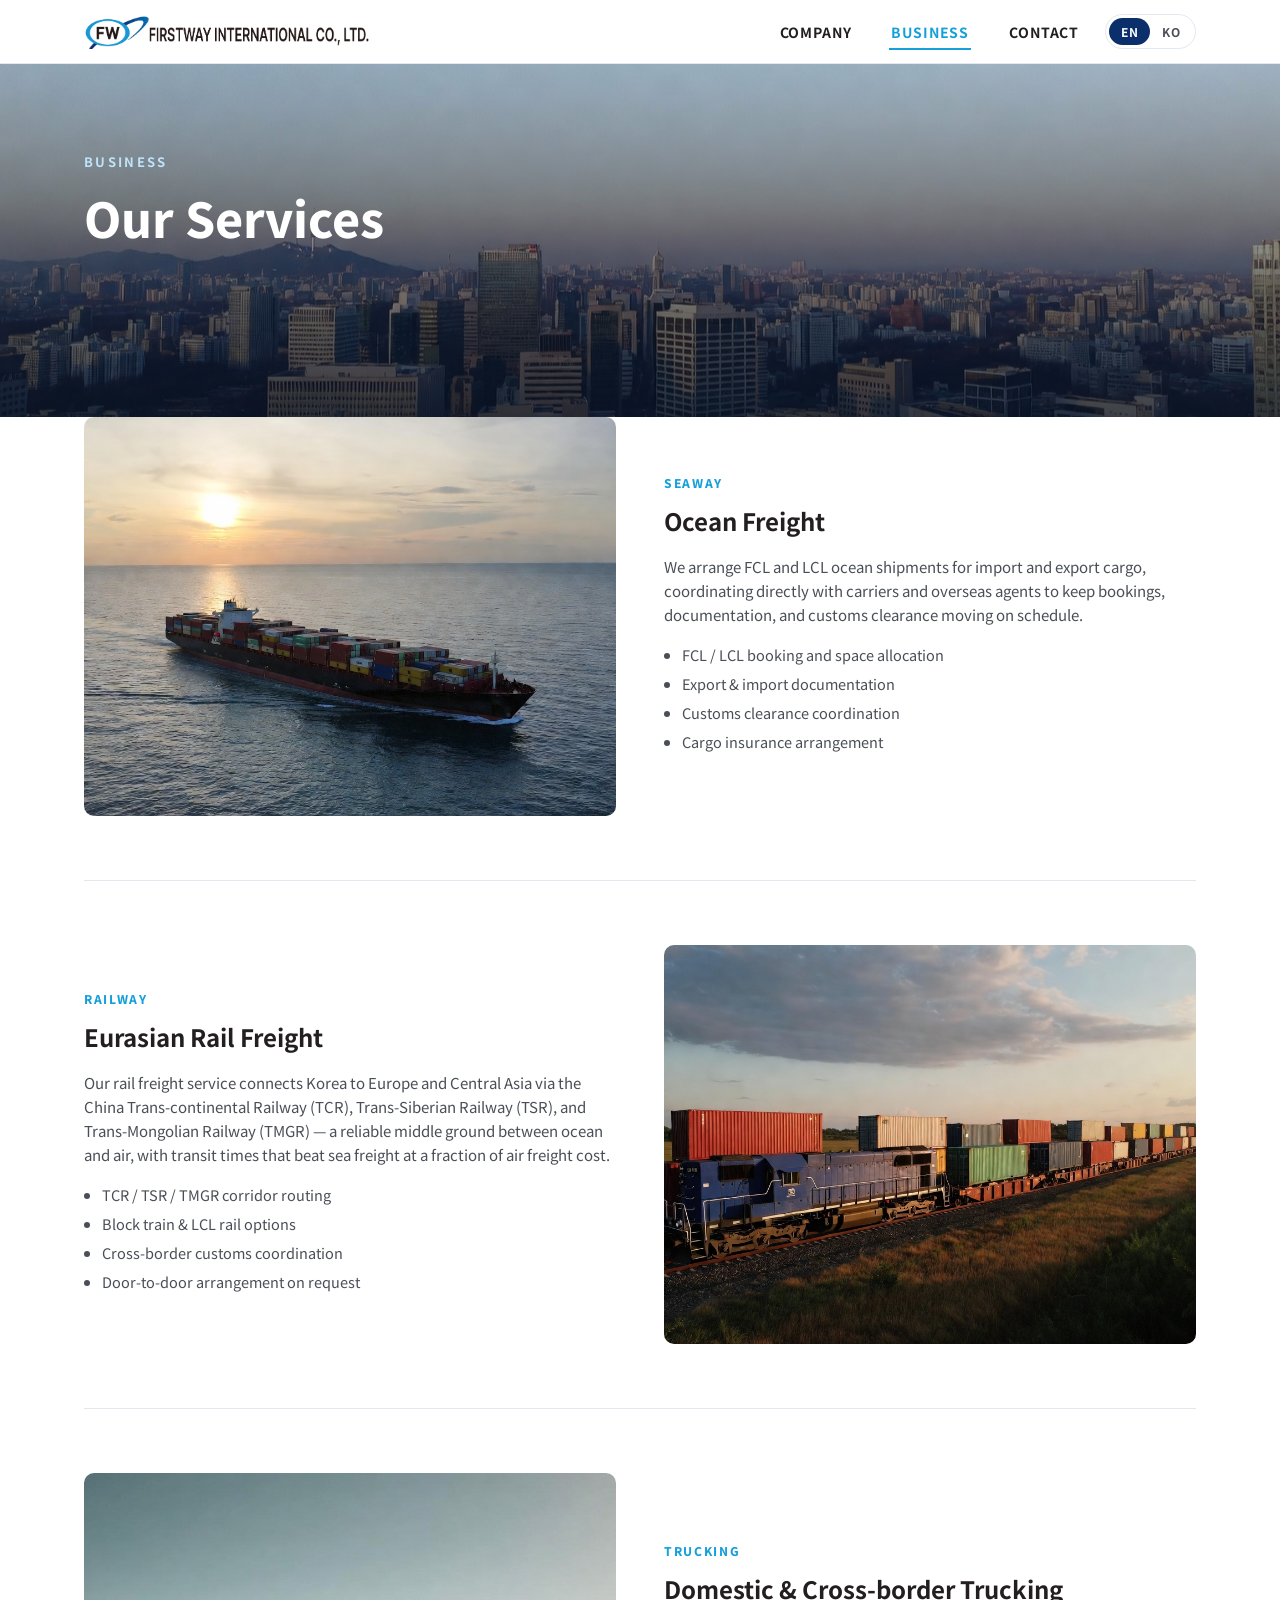
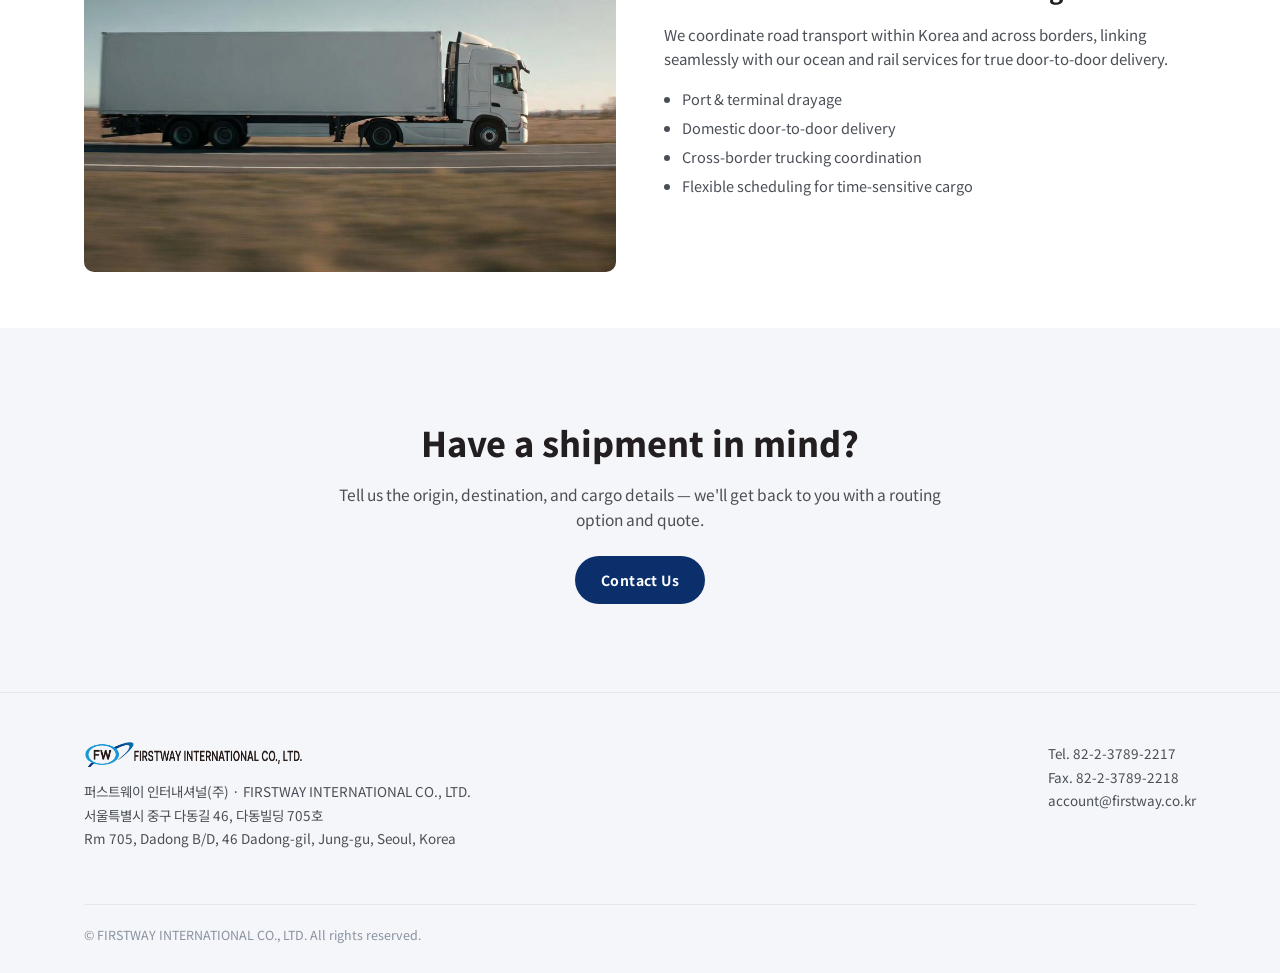
==== business.html @ 985ee13b "Initial site: COMPANY/BUSINESS/CONTACT pages, EN/KO toggle, brand assets" ====
<!DOCTYPE html>
<html lang="en">
<head>
<meta charset="UTF-8">
<meta name="viewport" content="width=device-width, initial-scale=1.0">
<title>BUSINESS :: FIRSTWAY INTERNATIONAL CO., LTD.</title>
<link rel="icon" href="assets/logo-icon.png">
<link rel="preconnect" href="https://fonts.googleapis.com">
<link rel="preconnect" href="https://fonts.gstatic.com" crossorigin>
<link href="https://fonts.googleapis.com/css2?family=Inter:wght@400;600;700;800&family=Noto+Sans+KR:wght@400;500;700;900&display=swap" rel="stylesheet">
<link rel="stylesheet" href="css/style.css">
</head>
<body>

<header class="site-header">
  <div class="bar">
    <a class="logo" href="index.html"><img src="assets/logo-lockup.png" alt="FIRSTWAY INTERNATIONAL CO., LTD."></a>
    <div class="bar-right">
      <button class="nav-toggle" aria-label="Toggle navigation" aria-expanded="false">
        <span></span><span></span><span></span>
      </button>
      <nav class="main-nav">
        <ul>
          <li><a href="company.html" data-i18n="nav.company">COMPANY</a></li>
          <li><a href="business.html" class="active" data-i18n="nav.business">BUSINESS</a></li>
          <li><a href="contact.html" data-i18n="nav.contact">CONTACT</a></li>
        </ul>
      </nav>
      <div class="lang-switch">
        <button class="lang-btn" data-lang="en">EN</button>
        <button class="lang-btn" data-lang="ko">KO</button>
      </div>
    </div>
  </div>
</header>

<section class="hero" style="min-height:38vh;background-image:url('assets/firstway_contact.jpg')">
  <div class="wrap hero-inner">
    <div class="eyebrow">BUSINESS</div>
    <h1 data-i18n="business.hero.h1">Our Services</h1>
  </div>
</section>

<section class="tight">
  <div class="wrap">

    <div class="biz-block" id="seaway">
      <div class="media" style="background-image:url('assets/firstway_seaway.jpg')"></div>
      <div>
        <span class="tag">SEAWAY</span>
        <h3 data-i18n="business.seaway.title">Ocean Freight</h3>
        <p data-i18n="business.seaway.desc">We arrange FCL and LCL ocean shipments for import and export cargo, coordinating directly with carriers and overseas agents to keep bookings, documentation, and customs clearance moving on schedule.</p>
        <ul>
          <li data-i18n="business.seaway.li1">FCL / LCL booking and space allocation</li>
          <li data-i18n="business.seaway.li2">Export &amp; import documentation</li>
          <li data-i18n="business.seaway.li3">Customs clearance coordination</li>
          <li data-i18n="business.seaway.li4">Cargo insurance arrangement</li>
        </ul>
      </div>
    </div>

    <div class="biz-block reverse" id="railway">
      <div class="media" style="background-image:url('assets/firstway_railway.jpg')"></div>
      <div>
        <span class="tag">RAILWAY</span>
        <h3 data-i18n="business.railway.title">Eurasian Rail Freight</h3>
        <p data-i18n="business.railway.desc">Our rail freight service connects Korea to Europe and Central Asia via the China Trans-continental Railway (TCR), Trans-Siberian Railway (TSR), and Trans-Mongolian Railway (TMGR) — a reliable middle ground between ocean and air, with transit times that beat sea freight at a fraction of air freight cost.</p>
        <ul>
          <li data-i18n="business.railway.li1">TCR / TSR / TMGR corridor routing</li>
          <li data-i18n="business.railway.li2">Block train &amp; LCL rail options</li>
          <li data-i18n="business.railway.li3">Cross-border customs coordination</li>
          <li data-i18n="business.railway.li4">Door-to-door arrangement on request</li>
        </ul>
      </div>
    </div>

    <div class="biz-block" id="trucking">
      <div class="media" style="background-image:url('assets/firstway_trucking.jpg')"></div>
      <div>
        <span class="tag">TRUCKING</span>
        <h3 data-i18n="business.trucking.title">Domestic &amp; Cross-border Trucking</h3>
        <p data-i18n="business.trucking.desc">We coordinate road transport within Korea and across borders, linking seamlessly with our ocean and rail services for true door-to-door delivery.</p>
        <ul>
          <li data-i18n="business.trucking.li1">Port &amp; terminal drayage</li>
          <li data-i18n="business.trucking.li2">Domestic door-to-door delivery</li>
          <li data-i18n="business.trucking.li3">Cross-border trucking coordination</li>
          <li data-i18n="business.trucking.li4">Flexible scheduling for time-sensitive cargo</li>
        </ul>
      </div>
    </div>

  </div>
</section>

<section class="bg-gray">
  <div class="wrap" style="text-align:center">
    <div class="section-head" style="margin:0 auto 24px;text-align:center">
      <h2 data-i18n="business.cta.h2">Have a shipment in mind?</h2>
      <p style="margin:0 auto" data-i18n="business.cta.p">Tell us the origin, destination, and cargo details — we'll get back to you with a routing option and quote.</p>
    </div>
    <a class="btn btn-navy" href="contact.html" data-i18n="business.cta.btn">Contact Us</a>
  </div>
</section>

<footer class="site-footer">
  <div class="wrap">
    <div>
      <div class="f-logo"><img src="assets/logo-lockup.png" alt="FIRSTWAY INTERNATIONAL CO., LTD."></div>
      <p>퍼스트웨이 인터내셔널(주) · FIRSTWAY INTERNATIONAL CO., LTD.</p>
      <p>서울특별시 중구 다동길 46, 다동빌딩 705호</p>
      <p>Rm 705, Dadong B/D, 46 Dadong-gil, Jung-gu, Seoul, Korea</p>
    </div>
    <div>
      <p>Tel. 82-2-3789-2217</p>
      <p>Fax. 82-2-3789-2218</p>
      <p>account@firstway.co.kr</p>
    </div>
    <div class="copyright">&copy; FIRSTWAY INTERNATIONAL CO., LTD. All rights reserved.</div>
  </div>
</footer>

<script src="js/i18n.js" defer></script>
<script>
document.querySelector('.nav-toggle').addEventListener('click', function(){
  var nav = document.querySelector('.main-nav');
  var open = nav.classList.toggle('open');
  this.setAttribute('aria-expanded', String(open));
});
</script>
</body>
</html>
---- css/style.css ----
/* FIRSTWAY INTERNATIONAL CO., LTD. — site stylesheet */

:root {
  --navy: #0a2f6b;
  --blue: #159fdb;
  --ink: #231f20;
  --gray-700: #4a4f57;
  --gray-400: #8a92a0;
  --gray-100: #f4f6f9;
  --border: #e3e7ee;
  --white: #ffffff;
  --radius: 10px;
  --max: 1160px;
}

* { box-sizing: border-box; }

html { scroll-behavior: smooth; }

body {
  margin: 0;
  font-family: "Noto Sans KR", "Inter", -apple-system, BlinkMacSystemFont, sans-serif;
  color: var(--ink);
  background: var(--white);
  line-height: 1.6;
  -webkit-font-smoothing: antialiased;
}

img { max-width: 100%; display: block; }

a { color: inherit; text-decoration: none; }

.wrap { max-width: var(--max); margin: 0 auto; padding: 0 24px; }

/* Header */
header.site-header {
  position: sticky;
  top: 0;
  z-index: 50;
  background: rgba(255, 255, 255, 0.96);
  backdrop-filter: blur(6px);
  border-bottom: 1px solid var(--border);
}

.site-header .bar {
  max-width: var(--max);
  margin: 0 auto;
  padding: 14px 24px;
  display: flex;
  align-items: center;
  justify-content: space-between;
  gap: 24px;
}

.bar-right { display: flex; align-items: center; gap: 24px; }

.lang-switch {
  display: flex;
  align-items: center;
  border: 1px solid var(--border);
  border-radius: 999px;
  padding: 3px;
  flex-shrink: 0;
}
.lang-btn {
  border: 0;
  background: transparent;
  font-family: inherit;
  font-size: 12px;
  font-weight: 700;
  letter-spacing: 0.04em;
  padding: 5px 12px;
  border-radius: 999px;
  cursor: pointer;
  color: var(--gray-700);
}
.lang-btn.active { background: var(--navy); color: #fff; }

.site-header .logo img { height: 34px; }

nav.main-nav ul {
  list-style: none;
  display: flex;
  gap: 36px;
  margin: 0;
  padding: 0;
}

nav.main-nav a {
  font-size: 14px;
  font-weight: 700;
  letter-spacing: 0.06em;
  color: var(--ink);
  padding: 6px 2px;
  border-bottom: 2px solid transparent;
  transition: border-color .15s, color .15s;
}

nav.main-nav a:hover,
nav.main-nav a.active {
  color: var(--blue);
  border-color: var(--blue);
}

/* Hero */
.hero {
  position: relative;
  min-height: 72vh;
  display: flex;
  align-items: flex-end;
  background-size: cover;
  background-position: center;
  color: var(--white);
}

.hero::after {
  content: "";
  position: absolute;
  inset: 0;
  background: linear-gradient(180deg, rgba(10,47,107,.15) 0%, rgba(8,20,40,.78) 100%);
}

.hero .hero-inner {
  position: relative;
  z-index: 1;
  padding-bottom: 64px;
  width: 100%;
}

.hero .eyebrow {
  font-size: 13px;
  font-weight: 700;
  letter-spacing: 0.18em;
  color: #bfe3f9;
  margin-bottom: 14px;
}

.hero h1 {
  font-size: clamp(28px, 4.2vw, 48px);
  line-height: 1.25;
  margin: 0 0 18px;
  font-weight: 800;
  max-width: 720px;
}

.hero p {
  font-size: 16px;
  color: #dbe6f2;
  max-width: 560px;
  margin: 0 0 28px;
}

.btn {
  display: inline-block;
  padding: 13px 26px;
  border-radius: 999px;
  font-size: 14px;
  font-weight: 700;
  letter-spacing: 0.03em;
  transition: transform .15s, background .15s, color .15s;
}

.btn-primary { background: var(--blue); color: var(--white); }
.btn-primary:hover { background: #0e86bd; transform: translateY(-1px); }

.btn-outline { background: transparent; color: var(--white); border: 1.5px solid rgba(255,255,255,.65); margin-left: 12px; }
.btn-outline:hover { background: rgba(255,255,255,.12); }

/* Sections */
section { padding: 88px 0; }
section.tight { padding: 0 0 56px; }
.section-head { margin-bottom: 44px; max-width: 640px; }
.section-head .kicker {
  font-size: 12px;
  font-weight: 700;
  letter-spacing: 0.18em;
  color: var(--blue);
  margin-bottom: 10px;
}
.section-head h2 { font-size: clamp(24px, 3vw, 34px); margin: 0 0 12px; font-weight: 800; }
.section-head p { color: var(--gray-700); margin: 0; font-size: 15.5px; }

.bg-gray { background: var(--gray-100); }

/* Intro grid on homepage */
.intro-grid {
  display: grid;
  grid-template-columns: 1.1fr 0.9fr;
  gap: 56px;
  align-items: center;
}
.intro-grid .stats {
  display: grid;
  grid-template-columns: 1fr 1fr;
  gap: 24px;
  margin-top: 28px;
}
.stat b { display: block; font-size: 28px; color: var(--navy); font-weight: 800; }
.stat span { font-size: 13px; color: var(--gray-700); }

/* Service cards */
.cards {
  display: grid;
  grid-template-columns: repeat(3, 1fr);
  gap: 24px;
}

.card {
  border: 1px solid var(--border);
  border-radius: var(--radius);
  overflow: hidden;
  background: var(--white);
  transition: box-shadow .2s, transform .2s;
}
.card:hover { box-shadow: 0 16px 40px rgba(10,47,107,.1); transform: translateY(-3px); }

.card .thumb {
  height: 168px;
  background-size: cover;
  background-position: center;
}
.card .thumb.railway {
  background: linear-gradient(135deg, var(--navy), var(--blue));
  display: flex;
  align-items: center;
  justify-content: center;
}
.card .thumb.railway span { color: #fff; font-weight: 800; font-size: 13px; letter-spacing: .14em; opacity: .85; }

.card .body { padding: 22px; }
.card .tag { font-size: 11px; font-weight: 800; letter-spacing: .12em; color: var(--blue); margin-bottom: 8px; display: block; }
.card h3 { margin: 0 0 8px; font-size: 18px; }
.card p { margin: 0; font-size: 14px; color: var(--gray-700); }

/* Business page detail blocks */
.biz-block {
  display: grid;
  grid-template-columns: 1fr 1fr;
  gap: 48px;
  align-items: center;
  padding: 64px 0;
  border-bottom: 1px solid var(--border);
  scroll-margin-top: 80px;
}
.biz-block:first-child { padding-top: 0; }
.biz-block:last-child { border-bottom: none; padding-bottom: 0; }
.biz-block.reverse { direction: rtl; }
.biz-block.reverse > * { direction: ltr; }
.biz-block .media {
  border-radius: var(--radius);
  overflow: hidden;
  aspect-ratio: 4/3;
  background-size: cover;
  background-position: center;
}
.biz-block .media.railway {
  background: linear-gradient(135deg, var(--navy), var(--blue));
  display: flex;
  align-items: center;
  justify-content: center;
}
.biz-block .media.railway span { color: #fff; font-weight: 800; letter-spacing: .16em; font-size: 14px; opacity: .9; }
.biz-block .tag { font-size: 12px; font-weight: 800; letter-spacing: .14em; color: var(--blue); margin-bottom: 10px; display: block; }
.biz-block h3 { font-size: 24px; margin: 0 0 14px; }
.biz-block p { color: var(--gray-700); margin: 0 0 16px; font-size: 15px; }
.biz-block ul { margin: 0; padding-left: 18px; color: var(--gray-700); font-size: 14.5px; }
.biz-block li { margin-bottom: 6px; }

/* Company page */
.fact-table { width: 100%; border-collapse: collapse; font-size: 14.5px; }
.fact-table tr { border-bottom: 1px solid var(--border); }
.fact-table th, .fact-table td { text-align: left; padding: 14px 0; vertical-align: top; }
.fact-table th { width: 180px; color: var(--gray-700); font-weight: 600; }

/* Contact */
.contact-grid {
  display: grid;
  grid-template-columns: 1fr 1fr;
  gap: 48px;
}
.contact-card {
  border: 1px solid var(--border);
  border-radius: var(--radius);
  padding: 28px;
}
.contact-card h3 { margin: 0 0 18px; font-size: 18px; }
.contact-row { display: flex; gap: 14px; padding: 10px 0; border-bottom: 1px solid var(--border); font-size: 14.5px; }
.contact-row:last-child { border-bottom: none; }
.contact-row b { width: 70px; color: var(--gray-700); flex-shrink: 0; }
.map-frame { border-radius: var(--radius); overflow: hidden; border: 1px solid var(--border); }
.map-frame iframe { width: 100%; height: 100%; min-height: 360px; border: 0; }

/* Focus accessibility */
a:focus-visible,
button:focus-visible {
  outline: 2px solid var(--blue);
  outline-offset: 3px;
  border-radius: 3px;
}

/* Button variant: navy */
.btn-navy { background: var(--navy); color: var(--white); }
.btn-navy:hover { background: #0b2456; transform: translateY(-1px); }

/* Mobile hamburger toggle */
.nav-toggle {
  display: none;
  flex-direction: column;
  justify-content: center;
  gap: 5px;
  background: none;
  border: none;
  cursor: pointer;
  padding: 6px 4px;
  line-height: 0;
}
.nav-toggle span {
  display: block;
  width: 22px;
  height: 2px;
  background: var(--ink);
  border-radius: 2px;
  transition: transform .2s, opacity .2s;
}
.nav-toggle[aria-expanded="true"] span:nth-child(1) {
  transform: translateY(7px) rotate(45deg);
}
.nav-toggle[aria-expanded="true"] span:nth-child(2) {
  opacity: 0;
}
.nav-toggle[aria-expanded="true"] span:nth-child(3) {
  transform: translateY(-7px) rotate(-45deg);
}

/* Footer */
footer.site-footer {
  background: var(--gray-100);
  color: var(--gray-700);
  padding: 48px 0 28px;
  font-size: 13.5px;
  border-top: 1px solid var(--border);
}
footer.site-footer .wrap {
  display: flex;
  justify-content: space-between;
  align-items: flex-start;
  flex-wrap: wrap;
  gap: 24px;
}
footer.site-footer .f-logo img { height: 26px; margin-bottom: 14px; }
footer.site-footer p { margin: 2px 0; color: var(--gray-700); }
footer.site-footer .copyright {
  margin-top: 28px;
  padding-top: 20px;
  border-top: 1px solid var(--border);
  color: var(--gray-400);
  font-size: 12.5px;
  width: 100%;
}

/* Responsive */
@media (max-width: 860px) {
  nav.main-nav ul { gap: 20px; }
  .intro-grid, .contact-grid { grid-template-columns: 1fr; }
  .cards { grid-template-columns: 1fr; }
  .biz-block, .biz-block.reverse { grid-template-columns: 1fr; direction: ltr; padding: 44px 0; }
  .biz-block:first-child { padding-top: 0; }
  .biz-block:last-child { padding-bottom: 0; }
  .hero { min-height: 60vh; }
}

@media (max-width: 640px) {
  .nav-toggle { display: flex; }

  nav.main-nav {
    display: none;
    position: absolute;
    top: 100%;
    left: 0;
    right: 0;
    background: rgba(255,255,255,.98);
    backdrop-filter: blur(6px);
    border-bottom: 1px solid var(--border);
    box-shadow: 0 6px 24px rgba(10,47,107,.1);
    padding: 0 24px 16px;
    z-index: 100;
  }
  nav.main-nav.open { display: block; }
  nav.main-nav ul { flex-direction: column; gap: 0; }
  nav.main-nav li:not(:last-child) { border-bottom: 1px solid var(--border); }
  nav.main-nav a { display: block; padding: 12px 2px; font-size: 14px; }
}

@media (max-width: 560px) {
  .site-header .bar { padding: 12px 16px; }
  section { padding: 56px 0; }
  footer.site-footer .wrap { flex-direction: column; }
}
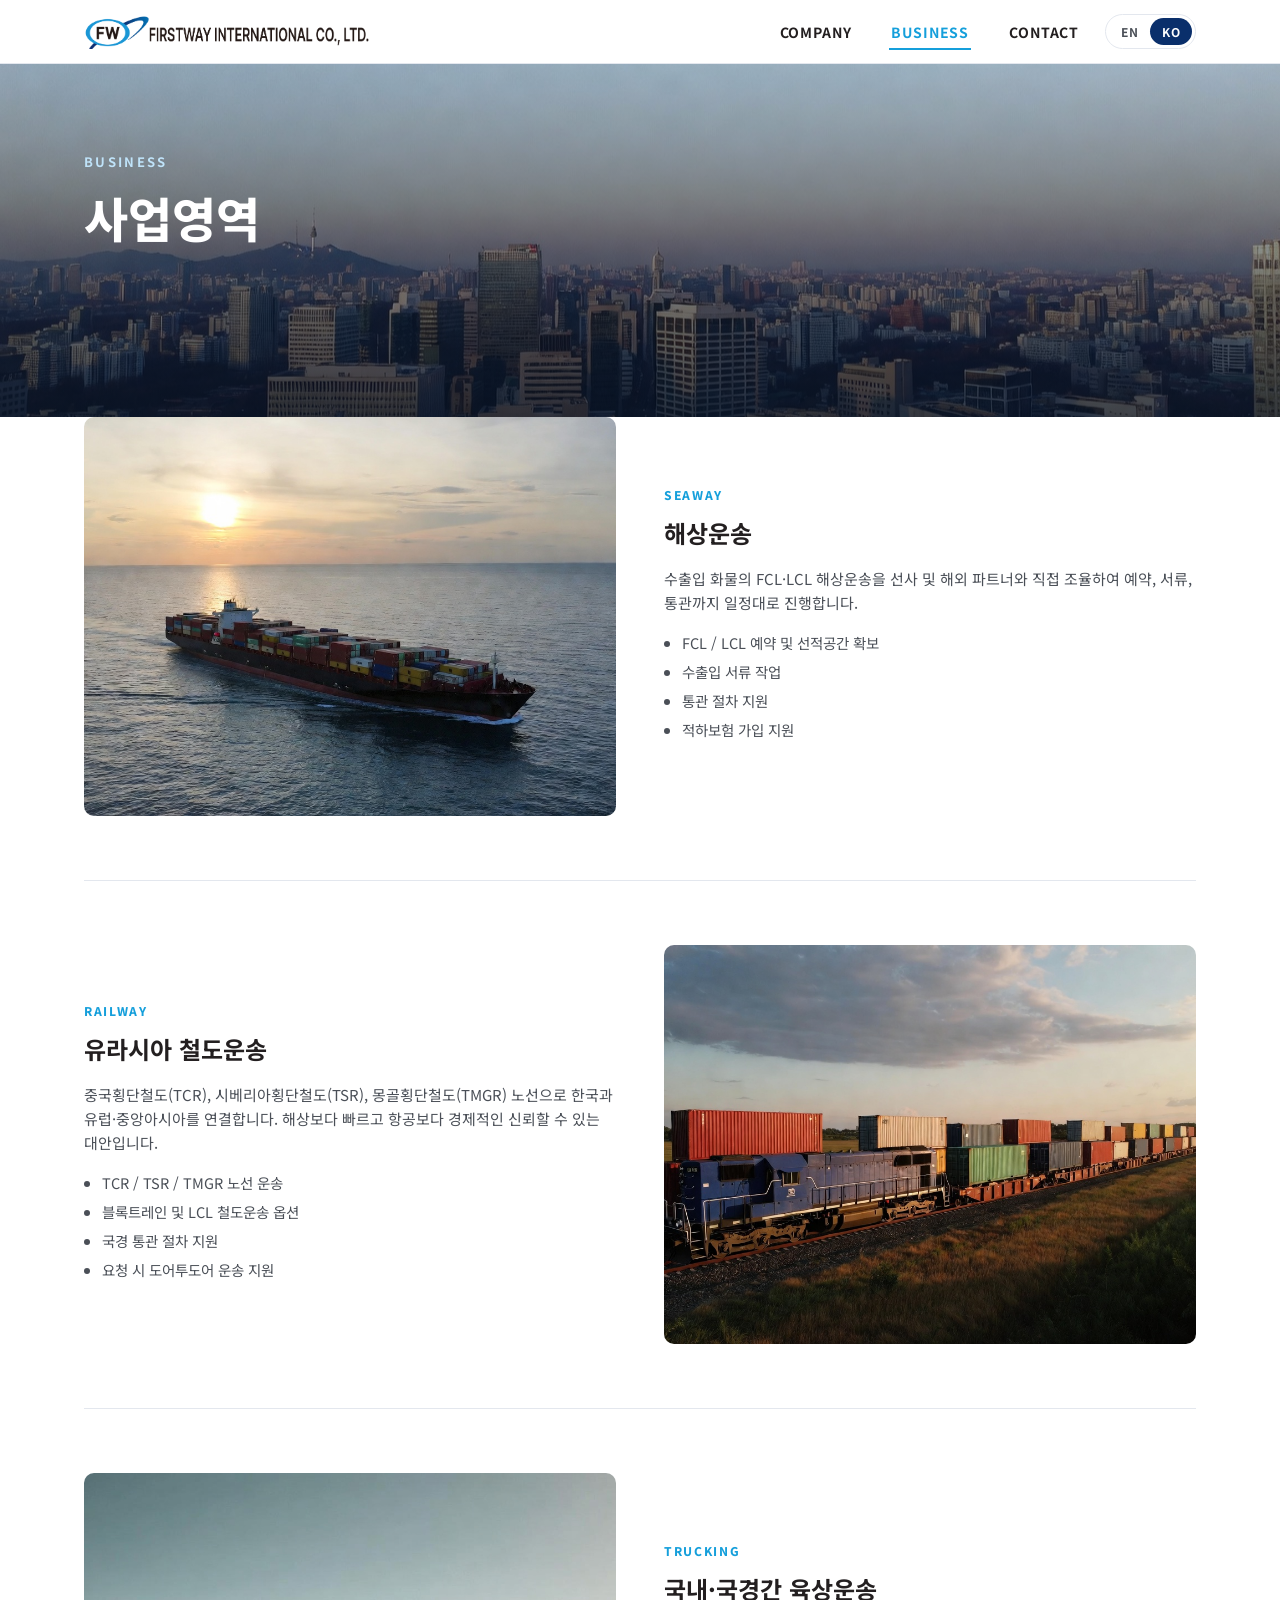
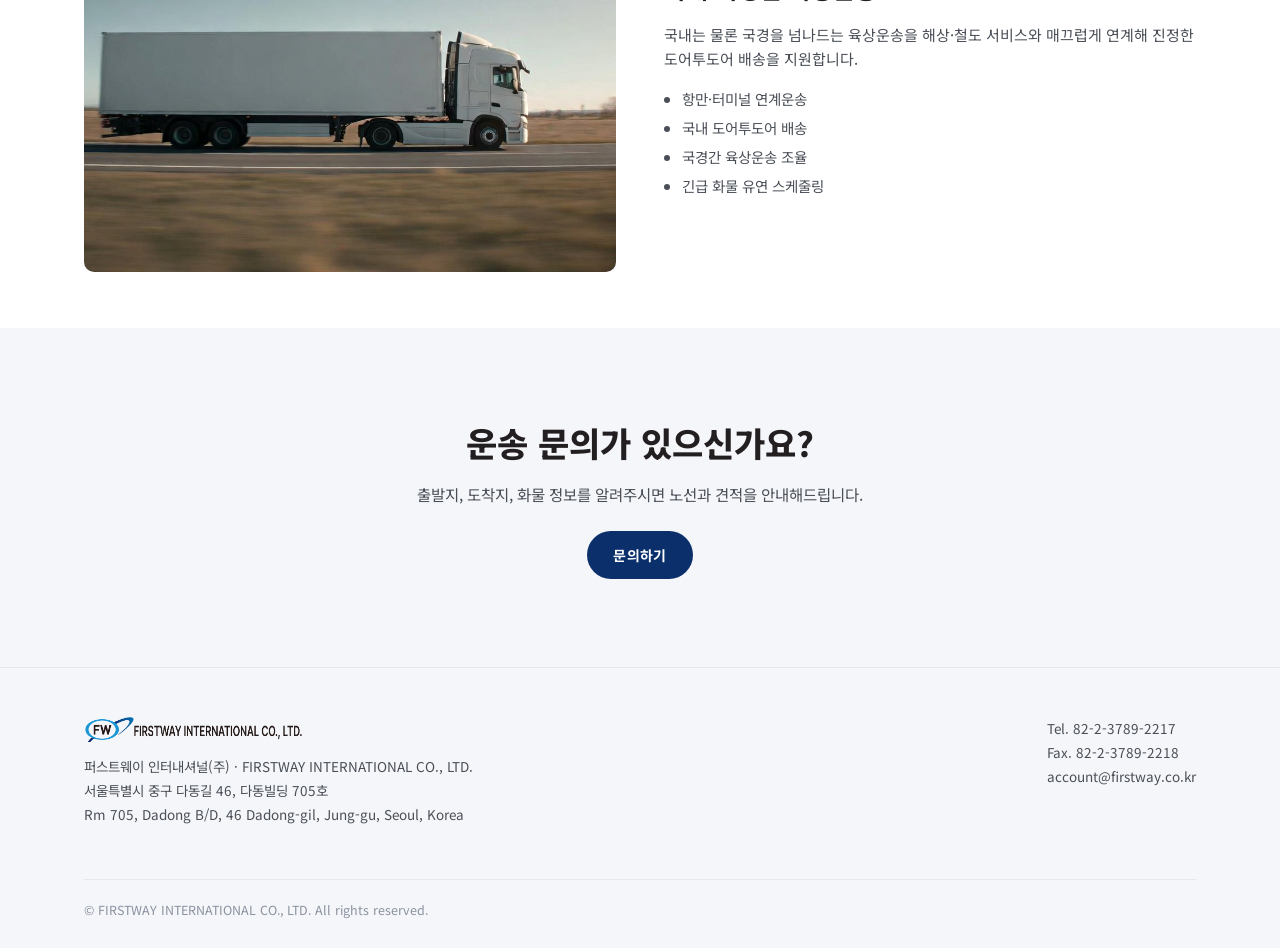
==== commit 4539f516: "Default to Korean on first visit" ====
--- a/business.html
+++ b/business.html
@@ -1,5 +1,5 @@
 <!DOCTYPE html>
-<html lang="en">
+<html lang="ko">
 <head>
 <meta charset="UTF-8">
 <meta name="viewport" content="width=device-width, initial-scale=1.0">
